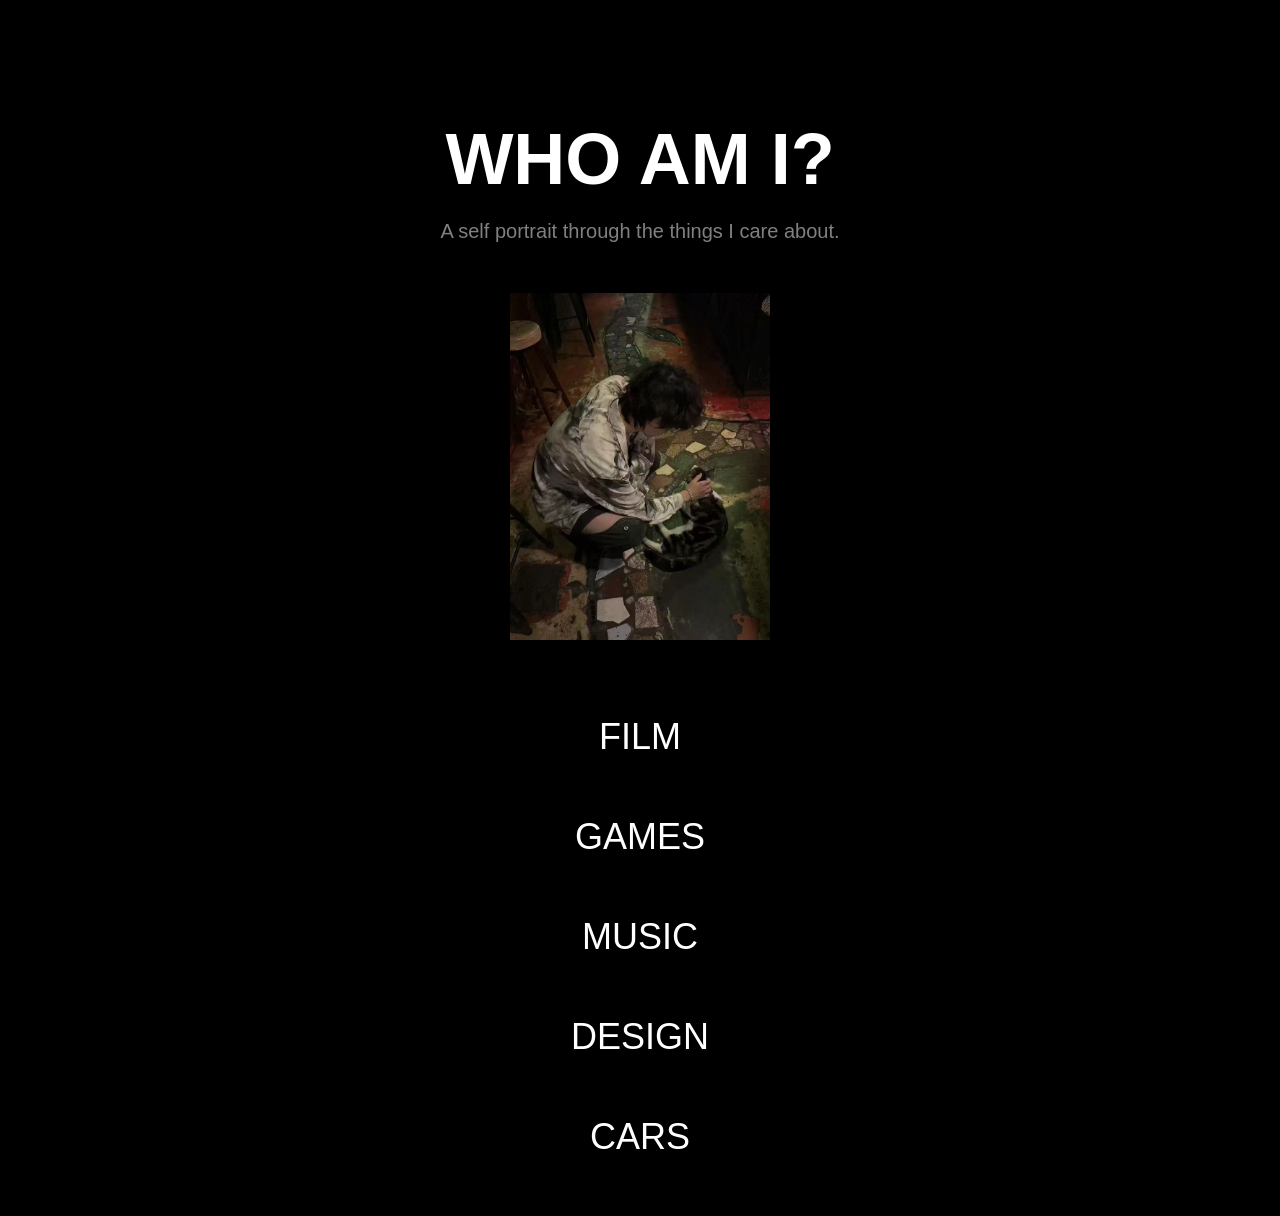
==== index.html @ 5a51114c "Create index.html" ====
<!DOCTYPE html>
<html lang="en">

<head>
  <meta charset="UTF-8">
  <meta http-equiv="refresh" content="0; url=html-portrait/">
  <title>Redirecting...</title>
</head>

<body>
  <p>Redirecting to my self portrait...</p>
</body>

</html>
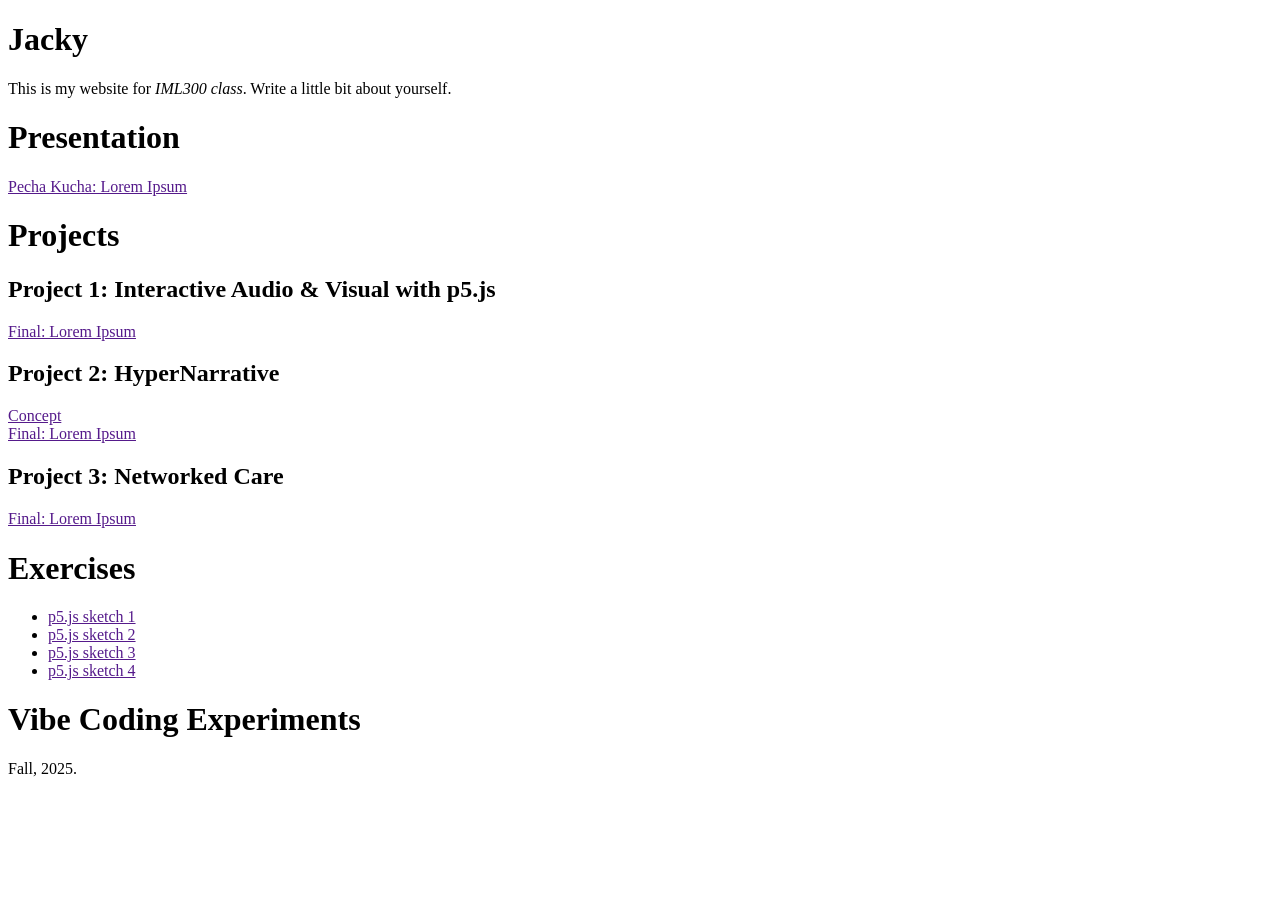
==== commit 0a34cc37: "Update index.html" ====
--- a/index.html
+++ b/index.html
@@ -1,14 +1,50 @@
 <!DOCTYPE html>
-<html lang="en">
+<html>
+  <head>
+    <meta charset="UTF-8" />
+    <title>Jacky's Homepage</title>
+    <!--Update with your name-->
+  </head>
 
-<head>
-  <meta charset="UTF-8">
-  <meta http-equiv="refresh" content="0; url=html-portrait/">
-  <title>Redirecting...</title>
-</head>
+  <body>
+    <div>
+      <h1>Jacky</h1>
+      <!--Update with your name-->
+      <p>
+        This is my website for <i>IML300 class</i>. Write a little bit about
+        yourself.
+      </p>
+    </div>
 
-<body>
-  <p>Redirecting to my self portrait...</p>
-</body>
+    <div>
+      <h1>Presentation</h1>
+      <a href="">Pecha Kucha: Lorem Ipsum</a>
+    </div>
 
+    <div>
+      <h1>Projects</h1>
+      <h2>Project 1: Interactive Audio & Visual with p5.js</h2>
+      <a href="">Final: Lorem Ipsum</a>
+      <h2>Project 2: HyperNarrative</h2>
+      <a href="">Concept</a><br />
+      <a href="">Final: Lorem Ipsum</a>
+      <h2>Project 3: Networked Care</h2>
+      <a href="">Final: Lorem Ipsum</a>
+    </div>
+
+    <div>
+      <h1>Exercises</h1>
+      <ul>
+        <li><a href="">p5.js sketch 1</a></li>
+        <li><a href="">p5.js sketch 2</a></li>
+        <li><a href="">p5.js sketch 3</a></li>
+        <li><a href="">p5.js sketch 4</a></li>
+      </ul>
+    </div>
+
+    <!--add Vibe Coding Experiments Below-->
+    <h1>Vibe Coding Experiments</h1>
+
+    <footer>Fall, 2025.</footer>
+  </body>
 </html>
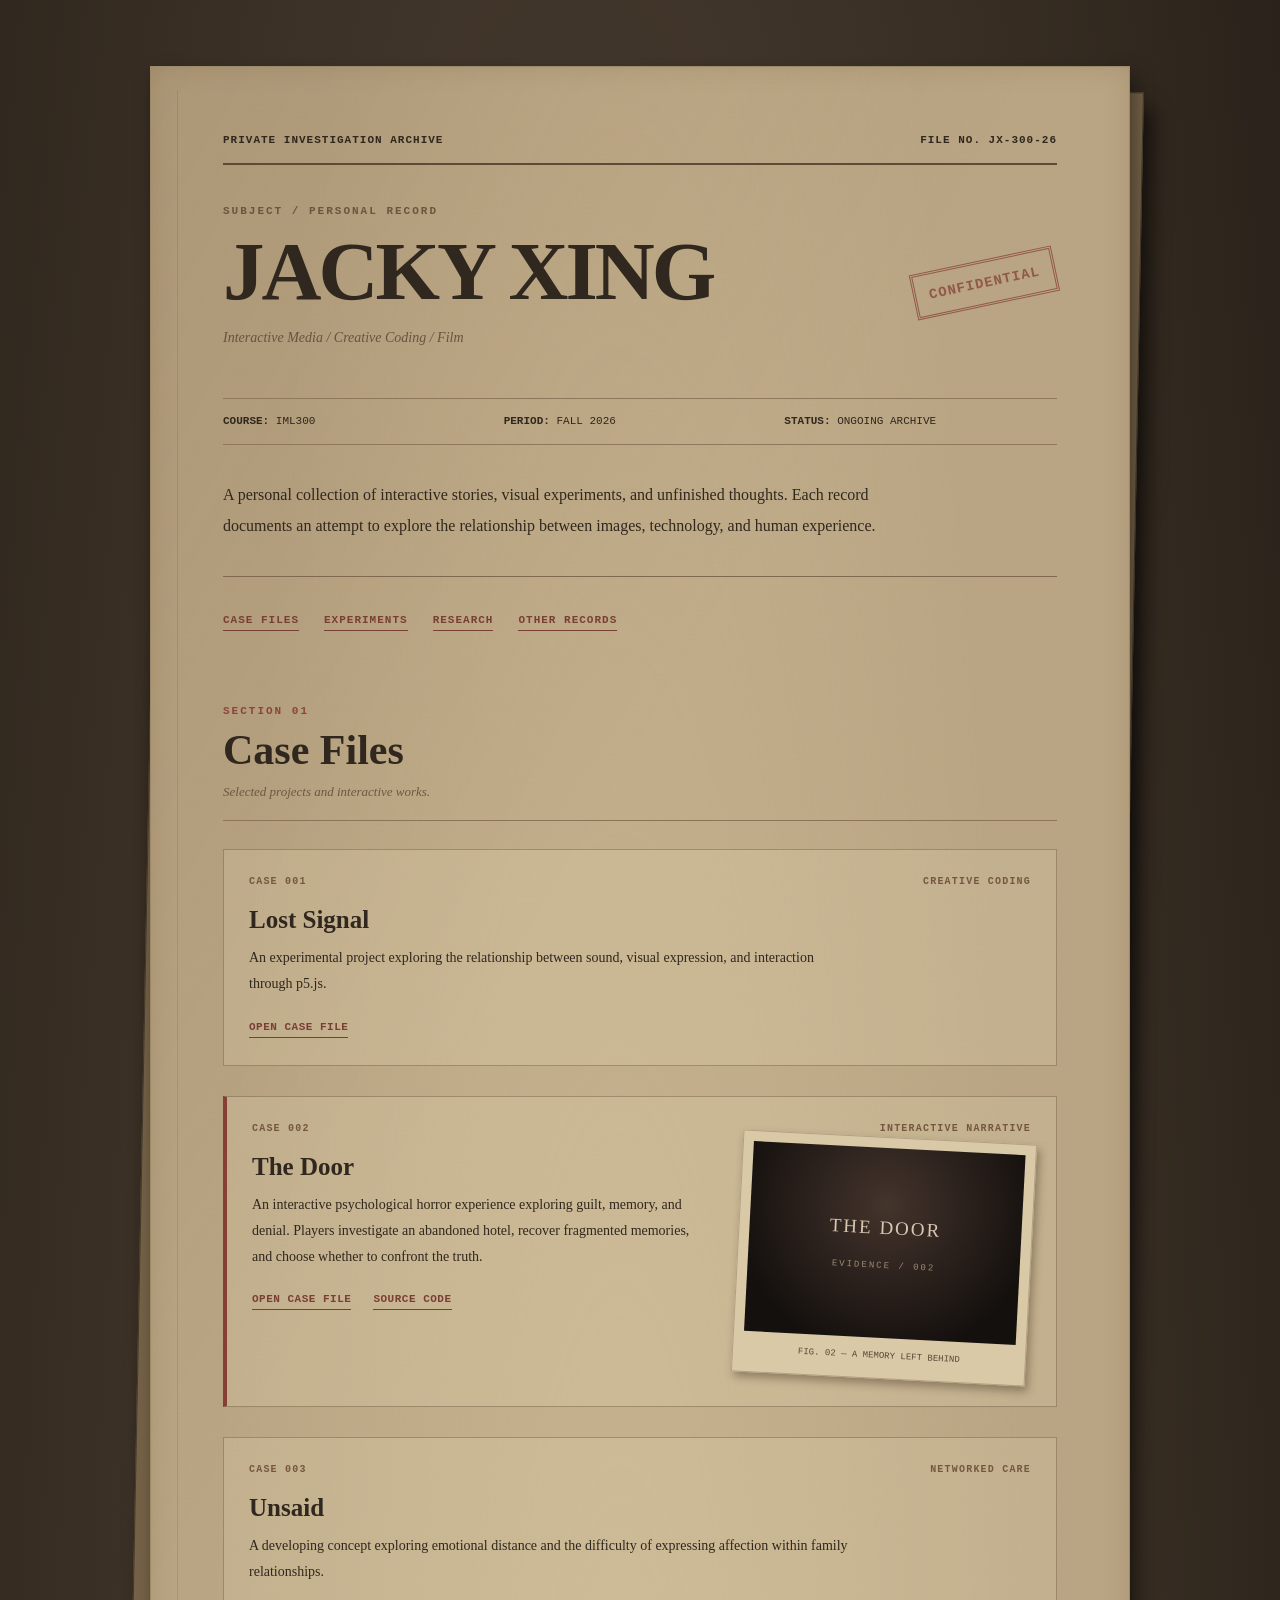
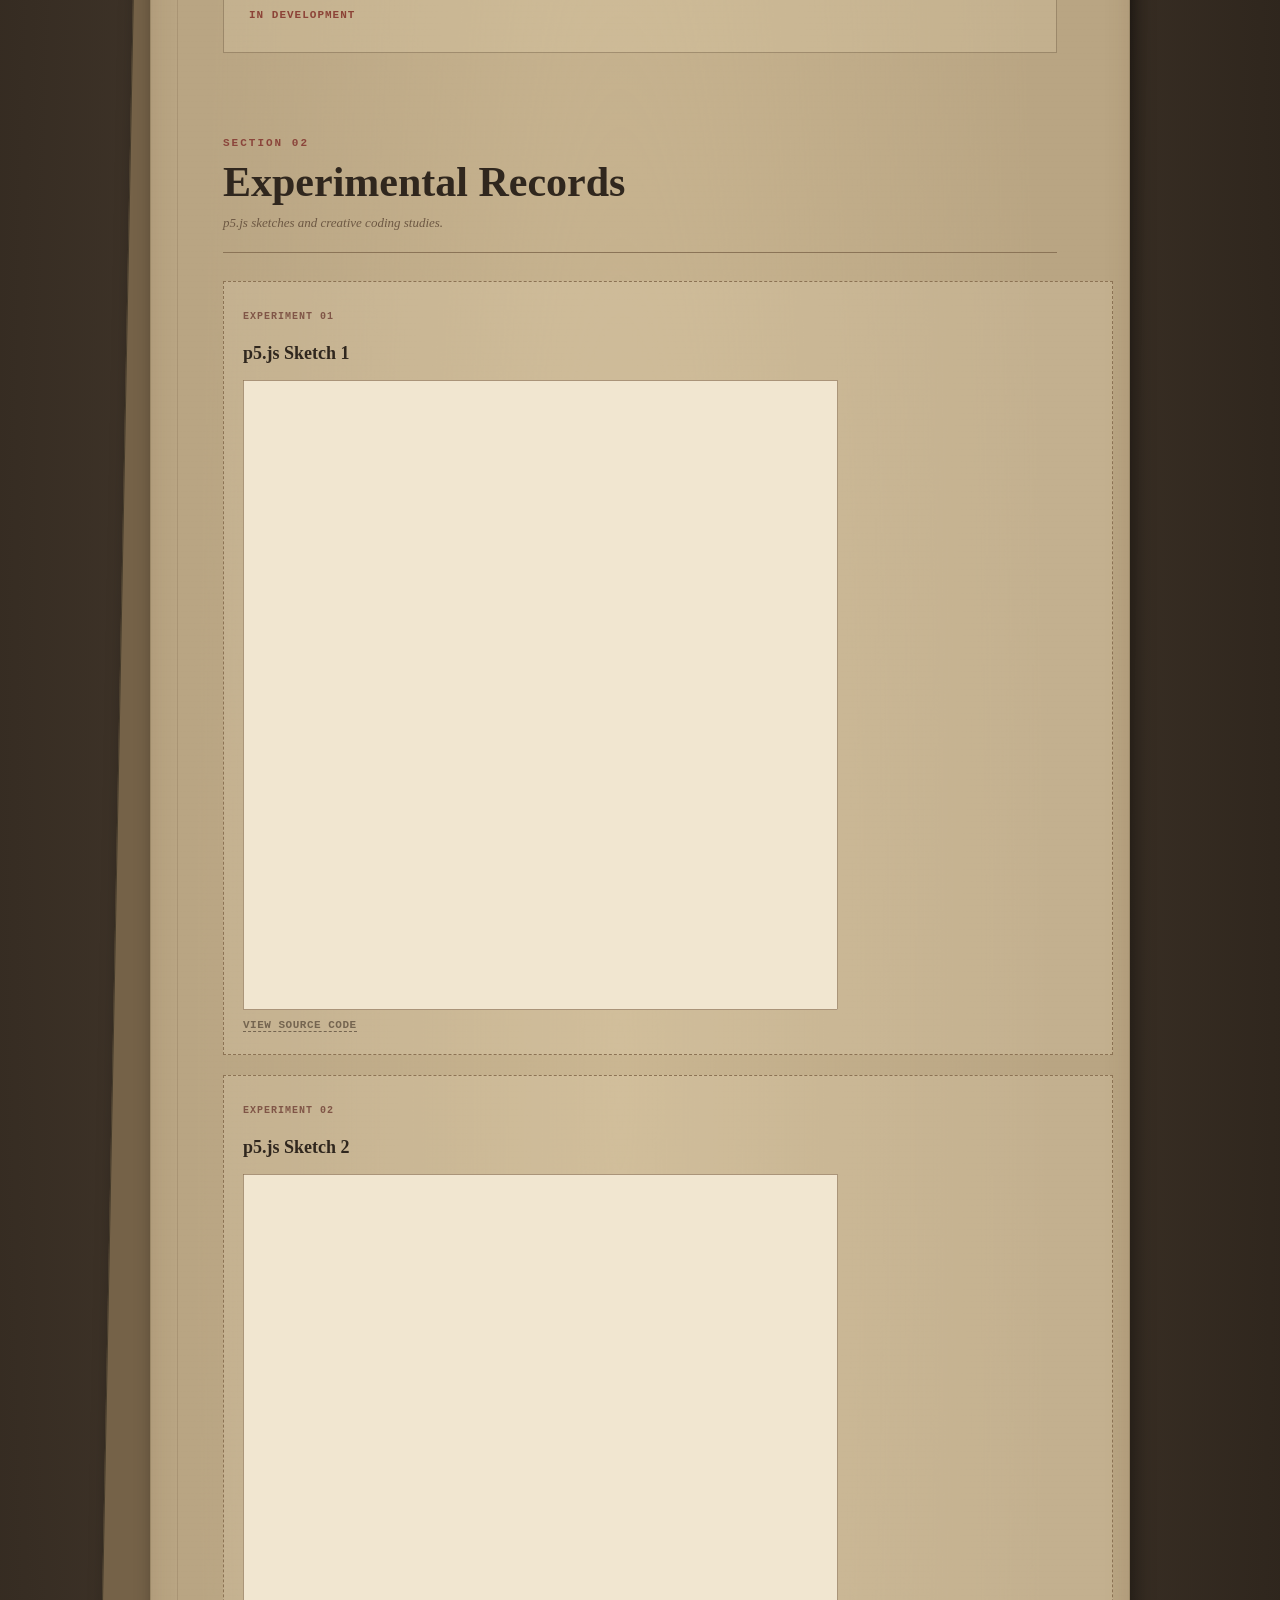
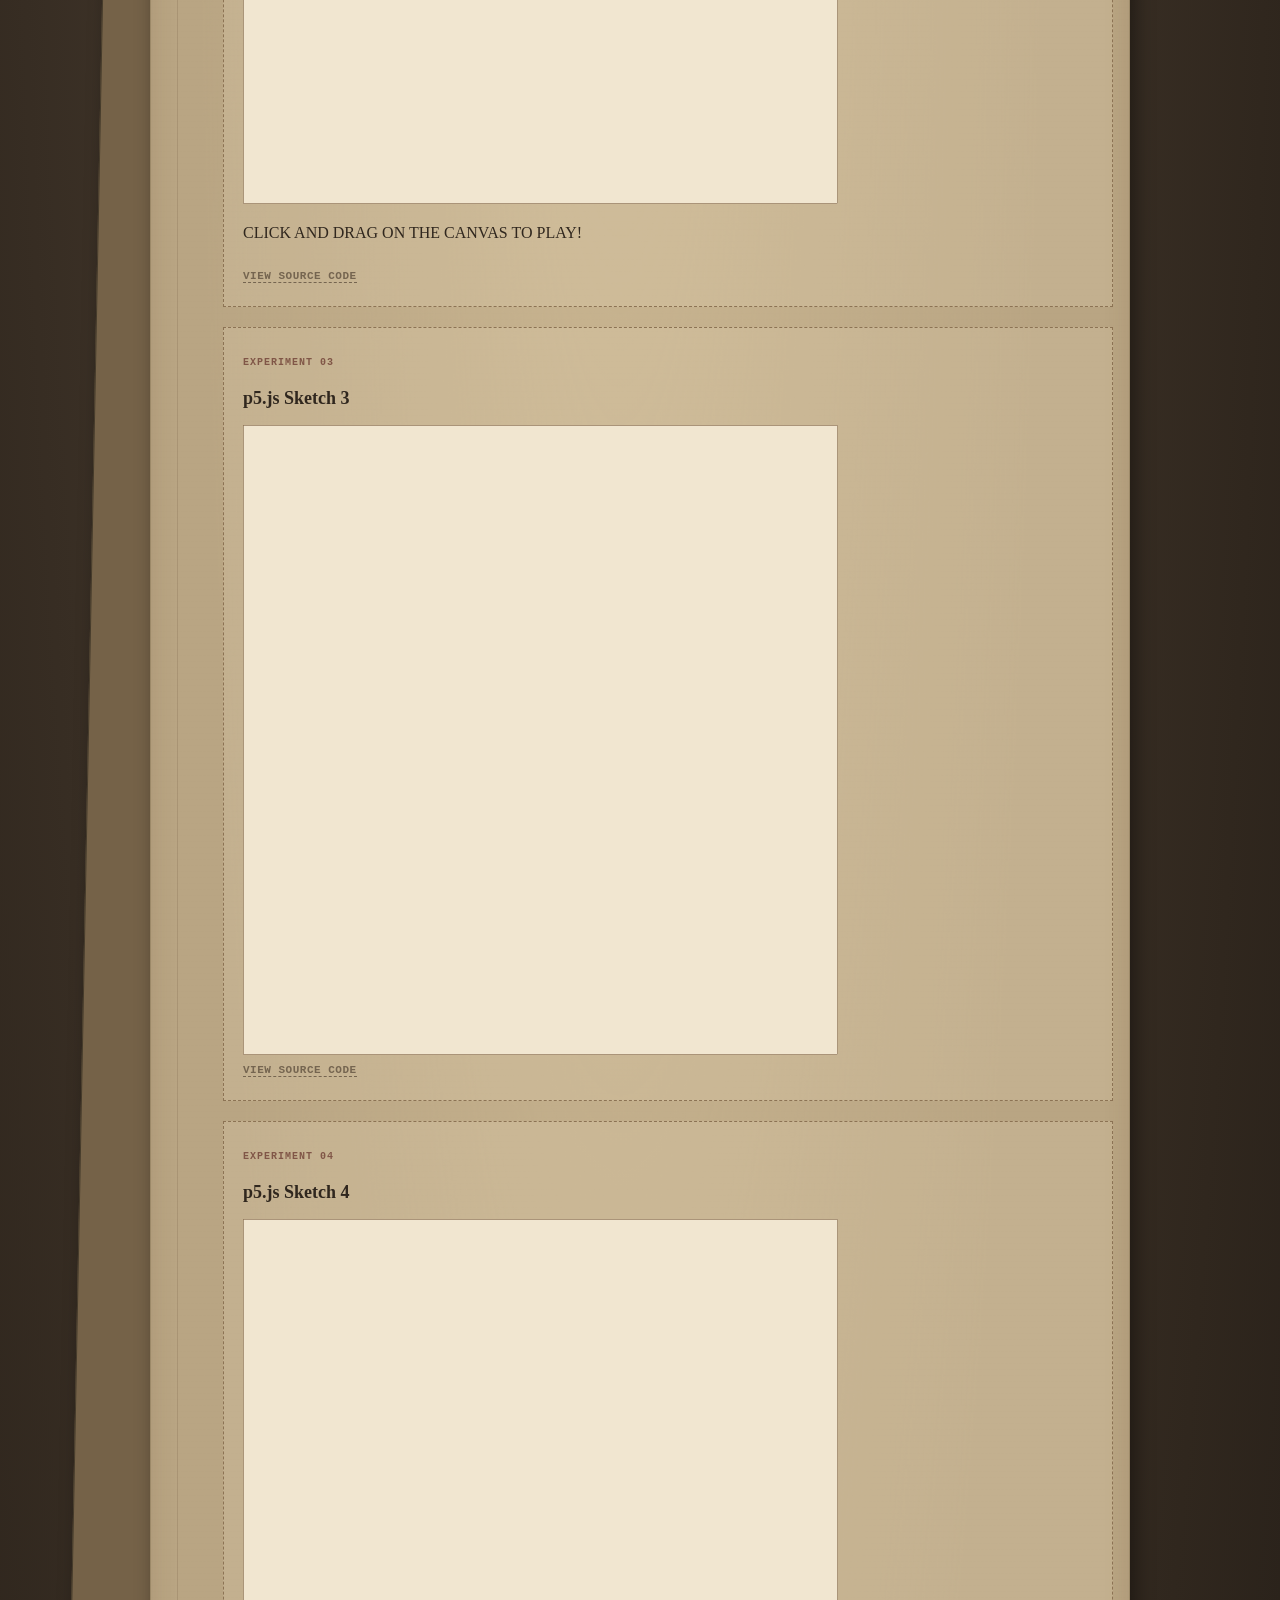
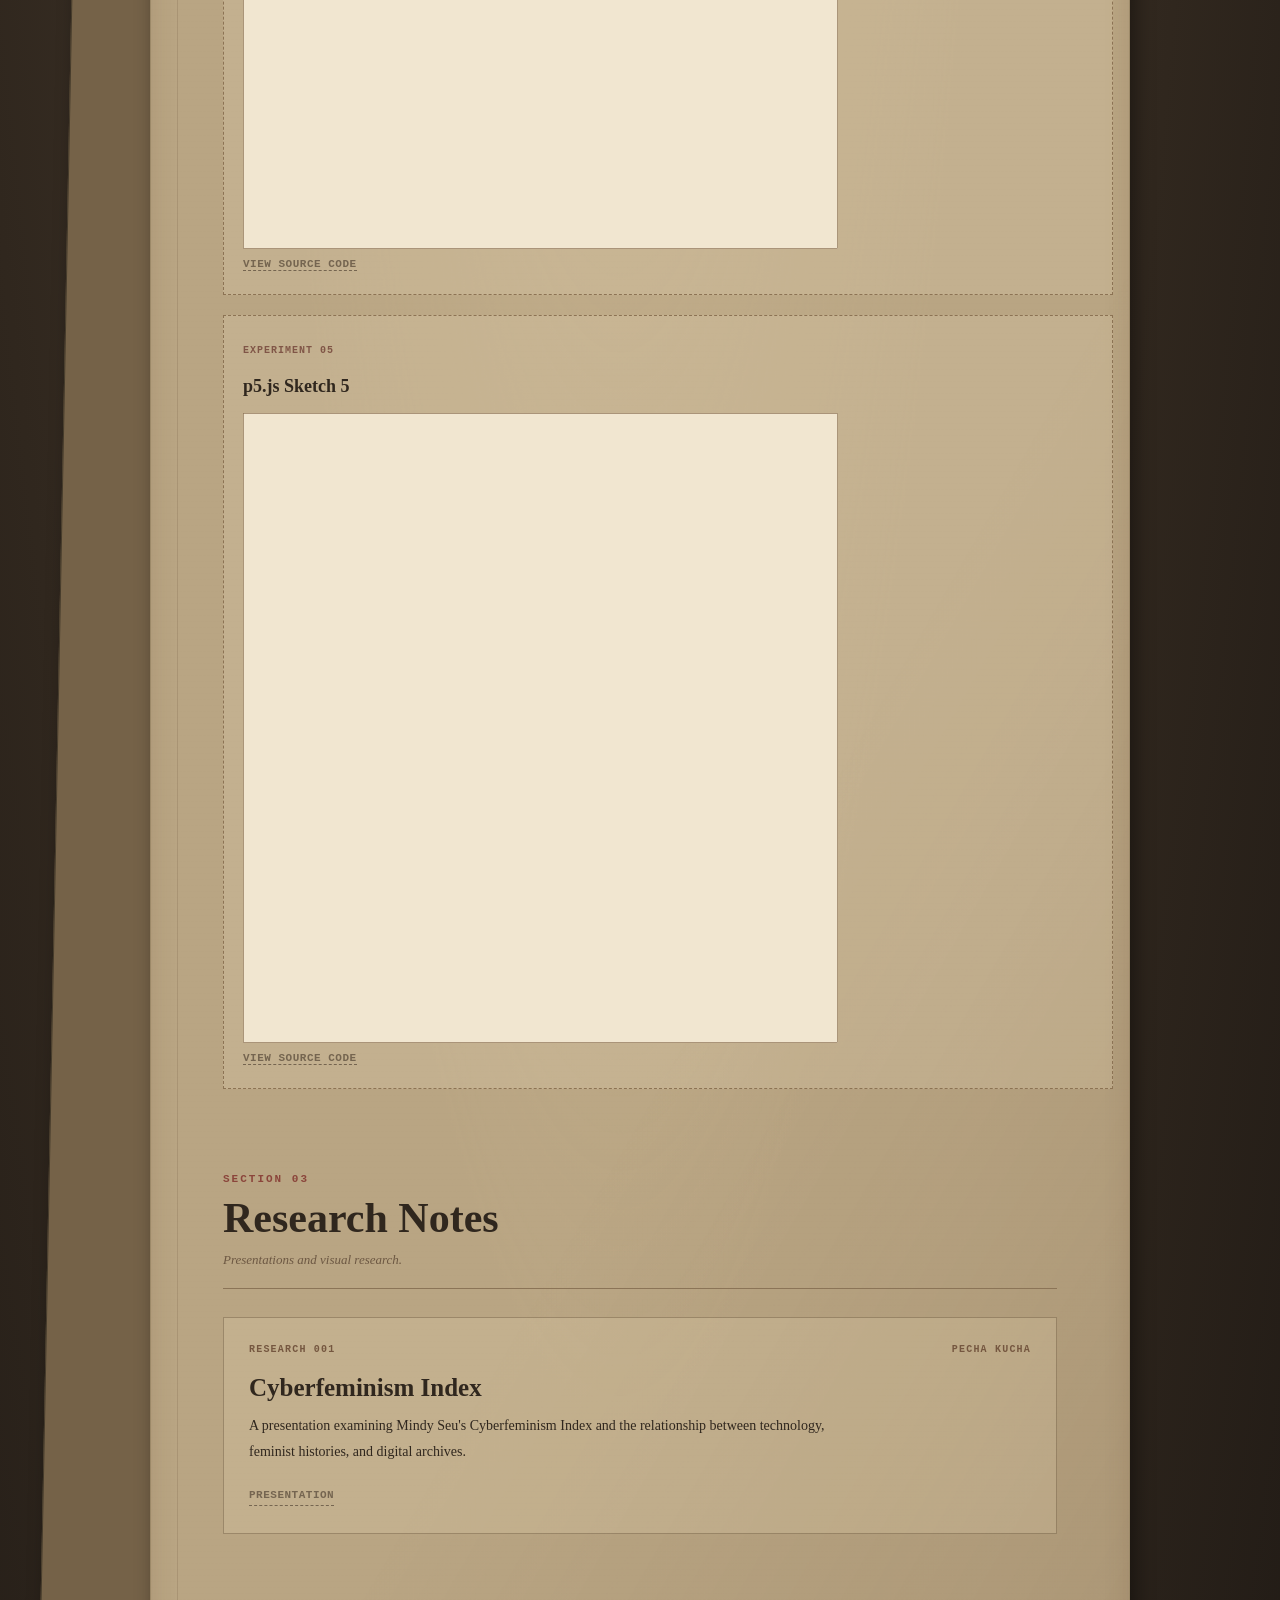
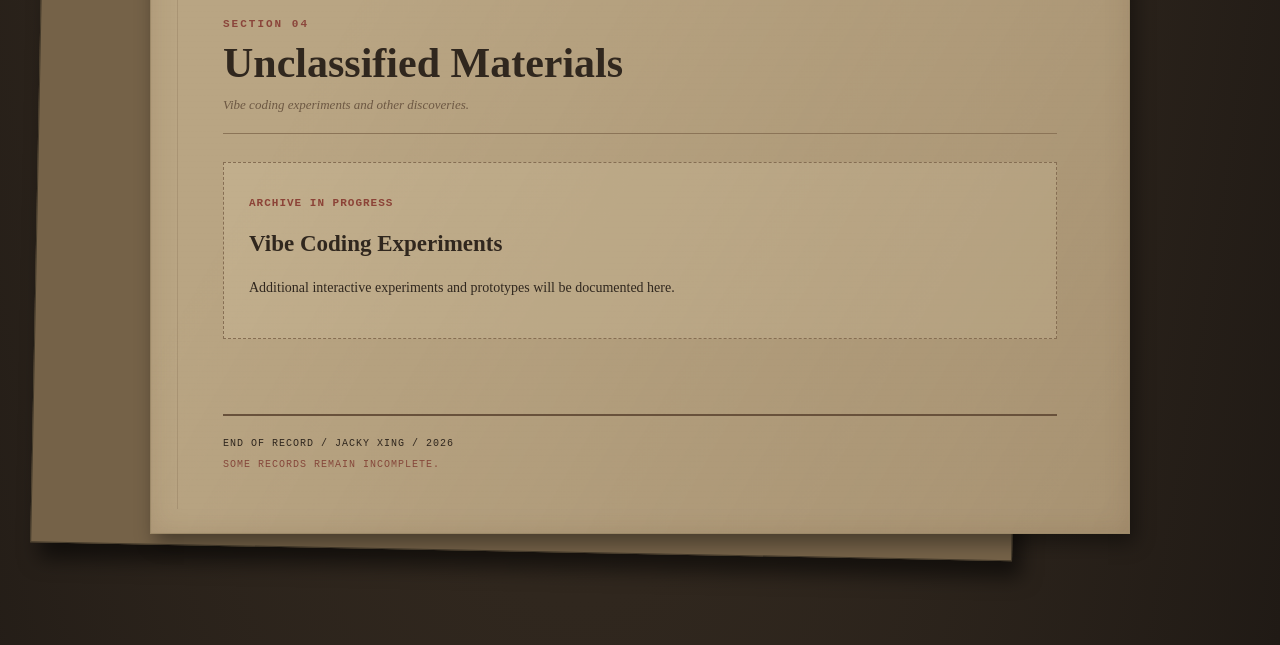
==== commit a96c3604: "CSS aesthetics update" ====
--- a/index.html
+++ b/index.html
@@ -1,50 +1,284 @@
+
 <!DOCTYPE html>
-<html>
-  <head>
-    <meta charset="UTF-8" />
-    <title>Jacky's Homepage</title>
-    <!--Update with your name-->
-  </head>
-
-  <body>
-    <div>
-      <h1>Jacky</h1>
-      <!--Update with your name-->
-      <p>
-        This is my website for <i>IML300 class</i>. Write a little bit about
-        yourself.
-      </p>
+<html lang="en">
+<head>
+    <meta charset="UTF-8">
+    <meta name="viewport" content="width=device-width, initial-scale=1.0">
+    <title>Jacky — Private Archive</title>
+    <link rel="stylesheet" href="style.css">
+</head>
+
+<body>
+    <div class="archive-wrapper">
+
+        <main class="case-file">
+
+            <header class="file-header">
+                <div class="file-meta">
+                    <span>PRIVATE INVESTIGATION ARCHIVE</span>
+                    <span>FILE NO. JX-300-26</span>
+                </div>
+
+                <div class="file-heading">
+                    <div>
+                        <p class="type-label">SUBJECT / PERSONAL RECORD</p>
+                        <h1>JACKY XING</h1>
+                        <p class="subtitle">
+                            Interactive Media / Creative Coding / Film
+                        </p>
+                    </div>
+
+                    <div class="stamp">CONFIDENTIAL</div>
+                </div>
+
+                <div class="file-details">
+                    <p><strong>COURSE:</strong> IML300</p>
+                    <p><strong>PERIOD:</strong> FALL 2026</p>
+                    <p><strong>STATUS:</strong> ONGOING ARCHIVE</p>
+                </div>
+
+                <p class="intro">
+                    A personal collection of interactive stories,
+                    visual experiments, and unfinished thoughts.
+                    Each record documents an attempt to explore
+                    the relationship between images, technology,
+                    and human experience.
+                </p>
+            </header>
+
+            <div class="divider-line"></div>
+
+            <nav class="archive-nav" aria-label="Archive navigation">
+                <a href="#projects">CASE FILES</a>
+                <a href="#exercises">EXPERIMENTS</a>
+                <a href="#presentation">RESEARCH</a>
+                <a href="#vibe-coding">OTHER RECORDS</a>
+            </nav>
+
+            <section class="archive-section" id="projects">
+                <div class="section-heading">
+                    <span class="section-number">SECTION 01</span>
+                    <h2>Case Files</h2>
+                    <p>Selected projects and interactive works.</p>
+                </div>
+
+                <article class="project-record">
+                    <div class="record-top">
+                        <span>CASE 001</span>
+                        <span>CREATIVE CODING</span>
+                    </div>
+
+                    <h3>Lost Signal</h3>
+                    <p>
+                        An experimental project exploring the
+                        relationship between sound, visual expression,
+                        and interaction through p5.js.
+                    </p>
+
+                    <div class="record-links">
+                        <a href="#" class="https://editor.p5js.org/JackyXing/sketches/ZaiTQI-79">OPEN CASE FILE</a>
+                    </div>
+                </article>
+
+                <article class="project-record featured">
+                    <div class="record-top">
+                        <span>CASE 002</span>
+                        <span>INTERACTIVE NARRATIVE</span>
+                    </div>
+
+                    <div class="record-layout">
+                        <div class="record-information">
+                            <h3>The Door</h3>
+
+                            <p>
+                                An interactive psychological horror
+                                experience exploring guilt, memory,
+                                and denial. Players investigate an
+                                abandoned hotel, recover fragmented
+                                memories, and choose whether to
+                                confront the truth.
+                            </p>
+
+                            <div class="record-links">
+                                <a
+                                    href="https://code223-jacky.github.io/TheDoor/"
+                                    target="_blank"
+                                    rel="noopener noreferrer"
+                                >
+                                    OPEN CASE FILE
+                                </a>
+
+                                <a
+                                    href="https://github.com/Code223-Jacky/TheDoor"
+                                    target="_blank"
+                                    rel="noopener noreferrer"
+                                >
+                                    SOURCE CODE
+                                </a>
+                            </div>
+                        </div>
+
+                        <a
+                            class="evidence-photo"
+                            href="https://code223-jacky.github.io/TheDoor/"
+                            target="_blank"
+                            rel="noopener noreferrer"
+                            aria-label="Open The Last Door"
+                        >
+                            <div class="evidence-image">
+                                <span>THE DOOR</span>
+                                <span class="image-subtitle">
+                                    EVIDENCE / 002
+                                </span>
+                            </div>
+                            <span class="photo-caption">
+                                FIG. 02 — A MEMORY LEFT BEHIND
+                            </span>
+                        </a>
+                    </div>
+                </article>
+
+                <article class="project-record">
+                    <div class="record-top">
+                        <span>CASE 003</span>
+                        <span>NETWORKED CARE</span>
+                    </div>
+
+                    <h3>Unsaid</h3>
+                    <p>
+                        A developing concept exploring emotional
+                        distance and the difficulty of expressing
+                        affection within family relationships.
+                    </p>
+
+                    <div class="record-links">
+                        <span class="archive-status">IN DEVELOPMENT</span>
+                    </div>
+                </article>
+            </section>
+
+            <section class="archive-section" id="exercises">
+                <div class="section-heading">
+                    <span class="section-number">SECTION 02</span>
+                    <h2>Experimental Records</h2>
+                    <p>p5.js sketches and creative coding studies.</p>
+                </div>
+
+                <div class="exercise-grid">
+                    <article class="exercise-card">
+                        <span>EXPERIMENT 01</span>
+                        <h3>p5.js Sketch 1</h3>
+                        <div class="sketch-frame">
+                        <iframe class="p5-embed" src="https://editor.p5js.org/JackyXing/full/01BF-2m5S" title="Experiment 01 — p5.js" loading="lazy"></iframe>
+                        </div>
+                        <a href="https://editor.p5js.org/JackyXing/sketches/01BF-2m5S" class="pending-link">
+                            VIEW SOURCE CODE
+                        </a>
+                    </article>
+
+                    <article class="exercise-card">
+                        <span>EXPERIMENT 02</span>
+                        <h3>p5.js Sketch 2</h3>
+                        <div class="sketch-frame">
+                        <iframe class="p5-embed" src="https://editor.p5js.org/JackyXing/full/EKDSdPFZK" title="Experiment 02 — p5.js" loading="lazy"></iframe>
+                        </div>
+                        <p>CLICK AND DRAG ON THE CANVAS TO PLAY!</p>
+                        <a href="https://editor.p5js.org/JackyXing/sketches/EKDSdPFZK" class="pending-link">
+                            VIEW SOURCE CODE
+                        </a>
+                    </article>
+
+                    <article class="exercise-card">
+                        <span>EXPERIMENT 03</span>
+                        <h3>p5.js Sketch 3</h3>
+                        <div class="sketch-frame">
+                        <iframe class="p5-embed" src="https://editor.p5js.org/JackyXing/full/JfD1Jujac" title="Experiment 03 — p5.js" loading="lazy"></iframe>
+                        </div>
+                        <a href="https://editor.p5js.org/JackyXing/sketches/JfD1Jujac" class="pending-link">
+                            VIEW SOURCE CODE
+                        </a>
+                    </article>
+
+                    <article class="exercise-card">
+                        <span>EXPERIMENT 04</span>
+                        <h3>p5.js Sketch 4</h3>
+                        <div class="sketch-frame">
+                        <iframe class="p5-embed" src="https://editor.p5js.org/JackyXing/full/s1i71xRr2" title="Experiment 04 — p5.js" loading="lazy"></iframe>
+                        </div>
+                        <a href="https://editor.p5js.org/JackyXing/sketches/s1i71xRr2" class="pending-link">
+                            VIEW SOURCE CODE
+                        </a>
+                    </article>
+
+                    <article class="exercise-card">
+                        <span>EXPERIMENT 05</span>
+                        <h3>p5.js Sketch 5</h3>
+                        <div class="sketch-frame">
+                        <iframe class="p5-embed" src="https://editor.p5js.org/JackyXing/full/e1I0NBrOE" title="Experiment 05 — p5.js" loading="lazy"></iframe>
+                        </div>
+                        <a href="https://editor.p5js.org/JackyXing/sketches/e1I0NBrOE" class="pending-link">
+                            VIEW SOURCE CODE
+                        </a>
+                    </article>
+                </div>
+            </section>
+
+            <section class="archive-section" id="presentation">
+                <div class="section-heading">
+                    <span class="section-number">SECTION 03</span>
+                    <h2>Research Notes</h2>
+                    <p>Presentations and visual research.</p>
+                </div>
+
+                <article class="project-record">
+                    <div class="record-top">
+                        <span>RESEARCH 001</span>
+                        <span>PECHA KUCHA</span>
+                    </div>
+
+                    <h3>Cyberfeminism Index</h3>
+                    <p>
+                        A presentation examining Mindy Seu's
+                        Cyberfeminism Index and the relationship
+                        between technology, feminist histories,
+                        and digital archives.
+                    </p>
+
+                    <div class="record-links">
+                        <a href="#" class="pending-link">
+                            PRESENTATION
+                        </a>
+                    </div>
+                </article>
+            </section>
+
+            <section class="archive-section" id="vibe-coding">
+                <div class="section-heading">
+                    <span class="section-number">SECTION 04</span>
+                    <h2>Unclassified Materials</h2>
+                    <p>Vibe coding experiments and other discoveries.</p>
+                </div>
+
+                <div class="unclassified-card">
+                    <span class="archive-status">ARCHIVE IN PROGRESS</span>
+                    <h3>Vibe Coding Experiments</h3>
+                    <p>
+                        Additional interactive experiments and
+                        prototypes will be documented here.
+                    </p>
+                </div>
+            </section>
+
+            <footer class="file-footer">
+                <div class="footer-rule"></div>
+                <p>END OF RECORD / JACKY XING / 2026</p>
+                <p class="footer-note">
+                    SOME RECORDS REMAIN INCOMPLETE.
+                </p>
+            </footer>
+
+        </main>
     </div>
 
-    <div>
-      <h1>Presentation</h1>
-      <a href="">Pecha Kucha: Lorem Ipsum</a>
-    </div>
-
-    <div>
-      <h1>Projects</h1>
-      <h2>Project 1: Interactive Audio & Visual with p5.js</h2>
-      <a href="">Final: Lorem Ipsum</a>
-      <h2>Project 2: HyperNarrative</h2>
-      <a href="">Concept</a><br />
-      <a href="">Final: Lorem Ipsum</a>
-      <h2>Project 3: Networked Care</h2>
-      <a href="">Final: Lorem Ipsum</a>
-    </div>
-
-    <div>
-      <h1>Exercises</h1>
-      <ul>
-        <li><a href="">p5.js sketch 1</a></li>
-        <li><a href="">p5.js sketch 2</a></li>
-        <li><a href="">p5.js sketch 3</a></li>
-        <li><a href="">p5.js sketch 4</a></li>
-      </ul>
-    </div>
-
-    <!--add Vibe Coding Experiments Below-->
-    <h1>Vibe Coding Experiments</h1>
-
-    <footer>Fall, 2025.</footer>
-  </body>
-</html>+</body>
+</html>
--- a/style.css
+++ b/style.css
@@ -0,0 +1,570 @@
+
+* {
+    box-sizing: border-box;
+}
+
+html {
+    scroll-behavior: smooth;
+}
+
+body {
+    margin: 0;
+    min-height: 100vh;
+    padding: 1px 0;
+
+    background-color: #30271e;
+    background-image:
+        radial-gradient(
+            ellipse at 45% 35%,
+            #544638 0%,
+            #30271e 70%,
+            #201a15 100%
+        );
+
+    color: #30271e;
+    font-family: Georgia, "Times New Roman", serif;
+    line-height: 1.6;
+}
+
+.archive-wrapper {
+    position: relative;
+    isolation: isolate;
+
+    width: 85%;
+    max-width: 980px;
+    margin: 65px auto 110px;
+}
+
+.archive-wrapper::before {
+    content: "";
+    position: absolute;
+    z-index: 0;
+
+    top: 17px;
+    left: 12px;
+
+    width: 100%;
+    height: 100%;
+
+    background: #756248;
+    border: 1px solid #453b2b;
+
+    transform: rotate(1.1deg);
+    transform-origin: center top;
+
+    box-shadow: 9px 16px 20px rgba(0, 0, 0, 0.55);
+}
+
+.case-file {
+    position: relative;
+    z-index: 1;
+
+    width: 100%;
+    padding: 65px 72px 55px;
+
+    background-color: #b9a583;
+    background-image:
+        radial-gradient(
+            ellipse at 48% 38%,
+            rgba(230, 210, 170, 0.38),
+            transparent 60%
+        ),
+        linear-gradient(
+            120deg,
+            rgba(78, 51, 27, 0.12),
+            transparent 18%,
+            transparent 78%,
+            rgba(78, 51, 27, 0.16)
+        ),
+        repeating-linear-gradient(
+            0deg,
+            transparent 0px,
+            transparent 5px,
+            rgba(76, 52, 30, 0.012) 6px
+        );
+
+    border: 1px solid #9c8968;
+
+    box-shadow:
+        inset 0 0 26px rgba(84, 56, 34, 0.15),
+        5px 9px 18px rgba(0, 0, 0, 0.4);
+}
+
+.case-file::before {
+    content: "";
+    position: absolute;
+    top: 24px;
+    bottom: 24px;
+    left: 26px;
+
+    width: 1px;
+    background: rgba(83, 58, 34, 0.15);
+
+    pointer-events: none;
+}
+
+.file-meta {
+    display: flex;
+    justify-content: space-between;
+    gap: 15px;
+    flex-wrap: wrap;
+
+    padding-bottom: 13px;
+    border-bottom: 2px solid #5e4b36;
+
+    font-family: "Courier New", monospace;
+    font-size: 11px;
+    font-weight: bold;
+    letter-spacing: 1px;
+}
+
+.file-heading {
+    display: flex;
+    justify-content: space-between;
+    align-items: center;
+    gap: 35px;
+
+    margin-top: 38px;
+}
+
+.type-label,
+.section-number {
+    font-family: "Courier New", monospace;
+    font-size: 11px;
+    font-weight: bold;
+    letter-spacing: 2px;
+}
+
+.type-label {
+    margin: 0 0 8px;
+    color: #6a5540;
+}
+
+.file-heading h1 {
+    margin: 0;
+    font-size: clamp(42px, 7vw, 83px);
+    line-height: 1.05;
+    letter-spacing: -3px;
+    font-weight: 700;
+}
+
+.subtitle {
+    margin-top: 12px;
+    font-size: 14px;
+    font-style: italic;
+    color: #665440;
+}
+
+.stamp {
+    flex-shrink: 0;
+
+    padding: 9px 13px;
+
+    border: 3px double #853f35;
+    color: #853f35;
+
+    font-family: "Courier New", monospace;
+    font-size: 14px;
+    font-weight: bold;
+    letter-spacing: 1px;
+
+    transform: rotate(-12deg);
+    opacity: 0.75;
+}
+
+.file-details {
+    display: grid;
+    grid-template-columns: repeat(3, 1fr);
+    gap: 8px;
+
+    margin-top: 34px;
+    padding: 14px 0;
+
+    border-top: 1px solid #8e775b;
+    border-bottom: 1px solid #8e775b;
+}
+
+.file-details p {
+    margin: 0;
+    font-family: "Courier New", monospace;
+    font-size: 11px;
+}
+
+.intro {
+    max-width: 660px;
+    margin: 35px 0 30px;
+    font-size: 16px;
+    line-height: 1.9;
+}
+
+.divider-line {
+    height: 1px;
+    margin: 35px 0;
+    background: #80694e;
+}
+
+.archive-nav {
+    display: flex;
+    flex-wrap: wrap;
+    gap: 12px 25px;
+
+    margin-bottom: 65px;
+}
+
+.archive-nav a {
+    font-family: "Courier New", monospace;
+    font-size: 11px;
+    font-weight: bold;
+    letter-spacing: 1px;
+}
+
+.archive-section {
+    margin-bottom: 75px;
+    scroll-margin-top: 30px;
+}
+
+.section-heading {
+    margin-bottom: 28px;
+    border-bottom: 1px solid #8b7457;
+}
+
+.section-number {
+    color: #8b453b;
+}
+
+.section-heading h2 {
+    margin: 5px 0 2px;
+    font-size: clamp(29px, 4vw, 42px);
+    line-height: 1.15;
+}
+
+.section-heading p {
+    margin: 7px 0 18px;
+    font-size: 13px;
+    font-style: italic;
+    color: #6d5843;
+}
+
+.project-record {
+    position: relative;
+    margin: 20px 0 30px;
+    padding: 24px 25px 27px;
+
+    background: rgba(235, 219, 185, 0.20);
+    border: 1px solid rgba(82, 60, 38, 0.35);
+
+    transition:
+        transform 0.25s ease,
+        background-color 0.25s ease,
+        box-shadow 0.25s ease;
+}
+
+.project-record:hover {
+    transform: translateY(-3px);
+    background-color: rgba(240, 224, 190, 0.32);
+    box-shadow: 4px 6px 12px rgba(59, 40, 24, 0.15);
+}
+
+.record-top {
+    display: flex;
+    justify-content: space-between;
+    flex-wrap: wrap;
+    gap: 8px;
+
+    font-family: "Courier New", monospace;
+    font-size: 10px;
+    font-weight: bold;
+    letter-spacing: 1.2px;
+
+    color: #755740;
+}
+
+.project-record h3 {
+    margin: 15px 0 10px;
+    font-size: 25px;
+    line-height: 1.2;
+}
+
+.project-record p {
+    max-width: 600px;
+    margin: 10px 0 22px;
+    font-size: 14px;
+    line-height: 1.85;
+}
+
+.featured {
+    border-left: 4px solid #873e35;
+}
+
+.record-layout {
+    display: grid;
+    grid-template-columns: minmax(0, 1.4fr) minmax(180px, 0.9fr);
+    align-items: start;
+    gap: 28px;
+}
+
+.record-information {
+    min-width: 0;
+}
+
+.record-links {
+    display: flex;
+    flex-wrap: wrap;
+    gap: 10px 22px;
+
+    margin-top: 20px;
+}
+
+.record-links a,
+.exercise-card a {
+    font-family: "Courier New", monospace;
+    font-size: 11px;
+    font-weight: bold;
+    letter-spacing: 0.5px;
+}
+
+.evidence-photo {
+    display: block;
+    padding: 10px 10px 15px;
+
+    background: #d9c9a7;
+    border: 1px solid #b3a182;
+
+    box-shadow: 3px 5px 9px rgba(44, 27, 14, 0.35);
+
+    transform: rotate(3deg);
+    transition: transform 0.25s ease;
+}
+
+.evidence-photo:hover {
+    transform: rotate(0deg) scale(1.02);
+}
+
+.evidence-image {
+    display: flex;
+    flex-direction: column;
+    align-items: center;
+    justify-content: center;
+
+    min-height: 190px;
+    padding: 15px;
+
+    background:
+        radial-gradient(circle at 50% 30%, #44342c, #14100e 80%);
+
+    color: #d8c6b1;
+    text-align: center;
+    font-family: Georgia, serif;
+    font-size: 19px;
+    letter-spacing: 2px;
+}
+
+.image-subtitle {
+    margin-top: 15px;
+    color: #9d8975;
+    font-family: "Courier New", monospace;
+    font-size: 9px;
+}
+
+.photo-caption {
+    display: block;
+    margin-top: 11px;
+
+    color: #594735;
+    font-family: "Courier New", monospace;
+    font-size: 9px;
+    text-align: center;
+}
+
+.exercise-grid {
+    display: grid;
+    grid-template-columns: 1fr;
+    gap: 20px;
+}
+
+.sketch-frame {
+    width: 850px;
+    max-width: 100%;
+    height: 630px;
+    overflow: hidden;
+}
+
+.p5-embed {
+    display: block;
+    position: static;
+    width: 830px;
+    height: 900px;
+    min-height: 0;
+    border: none;
+    transform: scale(0.7);
+    transform-origin: top left;
+}
+
+.exercise-card {
+    padding: 19px;
+    background: rgba(235, 220, 188, 0.2);
+    border: 1px dashed #8c7354;
+}
+
+.exercise-card > span {
+    color: #805647;
+    font-family: "Courier New", monospace;
+    font-size: 10px;
+    font-weight: bold;
+    letter-spacing: 1px;
+}
+
+.exercise-card h3 {
+    margin: 12px 0;
+    font-size: 18px;
+}
+
+.embed-placeholder {
+    margin-top: 22px;
+    padding: 25px;
+
+    border: 1px dashed #8f7656;
+    text-align: center;
+}
+
+.embed-placeholder span {
+    font-family: "Courier New", monospace;
+    font-size: 11px;
+    font-weight: bold;
+}
+
+.embed-placeholder p {
+    font-size: 13px;
+    color: #6c543d;
+}
+
+.p5-embed {
+    display: block;
+    width: 100%;
+    min-height: 320px;
+    border: 1px solid #8c7354;
+    background: #f1e6d0;
+}
+
+.unclassified-card {
+    padding: 25px;
+    border: 1px dashed #866e53;
+    background: rgba(235, 220, 188, 0.15);
+}
+
+.unclassified-card h3 {
+    margin: 12px 0;
+    font-size: 23px;
+}
+
+.unclassified-card p {
+    font-size: 14px;
+}
+
+.archive-status {
+    color: #8c4337;
+    font-family: "Courier New", monospace;
+    font-size: 11px;
+    font-weight: bold;
+    letter-spacing: 1px;
+}
+
+a {
+    color: #793f34;
+    text-decoration: none;
+    border-bottom: 1px solid currentColor;
+
+    transition: color 0.2s ease;
+}
+
+a:hover {
+    color: #3c241e;
+}
+
+.pending-link {
+    color: #756550;
+    border-bottom-style: dashed;
+}
+
+.file-footer {
+    margin-top: 60px;
+    font-family: "Courier New", monospace;
+    font-size: 10px;
+    letter-spacing: 1px;
+}
+
+.footer-rule {
+    height: 2px;
+    margin-bottom: 20px;
+    background: #68513b;
+}
+
+.file-footer p {
+    margin: 5px 0;
+}
+
+.footer-note {
+    color: #86483b;
+}
+
+@media (max-width: 700px) {
+    .archive-wrapper {
+        width: 92%;
+        margin: 30px auto 60px;
+    }
+
+    .archive-wrapper::before {
+        top: 9px;
+        left: 7px;
+        transform: rotate(0.5deg);
+    }
+
+    .case-file {
+        padding: 35px 24px;
+    }
+
+    .case-file::before {
+        left: 10px;
+    }
+
+    .file-heading {
+        flex-direction: column;
+        align-items: flex-start;
+        gap: 22px;
+    }
+
+    .stamp {
+        transform: rotate(-7deg);
+        font-size: 12px;
+    }
+
+    .file-details {
+        grid-template-columns: 1fr;
+    }
+
+    .record-layout,
+    .exercise-grid {
+        grid-template-columns: 1fr;
+    }
+
+    .archive-nav {
+        gap: 12px 18px;
+    }
+
+    .project-record {
+        padding: 18px;
+    }
+}
+
+@media (prefers-reduced-motion: reduce) {
+    html {
+        scroll-behavior: auto;
+    }
+
+    *,
+    *::before,
+    *::after {
+        transition-duration: 0.01ms !important;
+        animation-duration: 0.01ms !important;
+    }
+}
